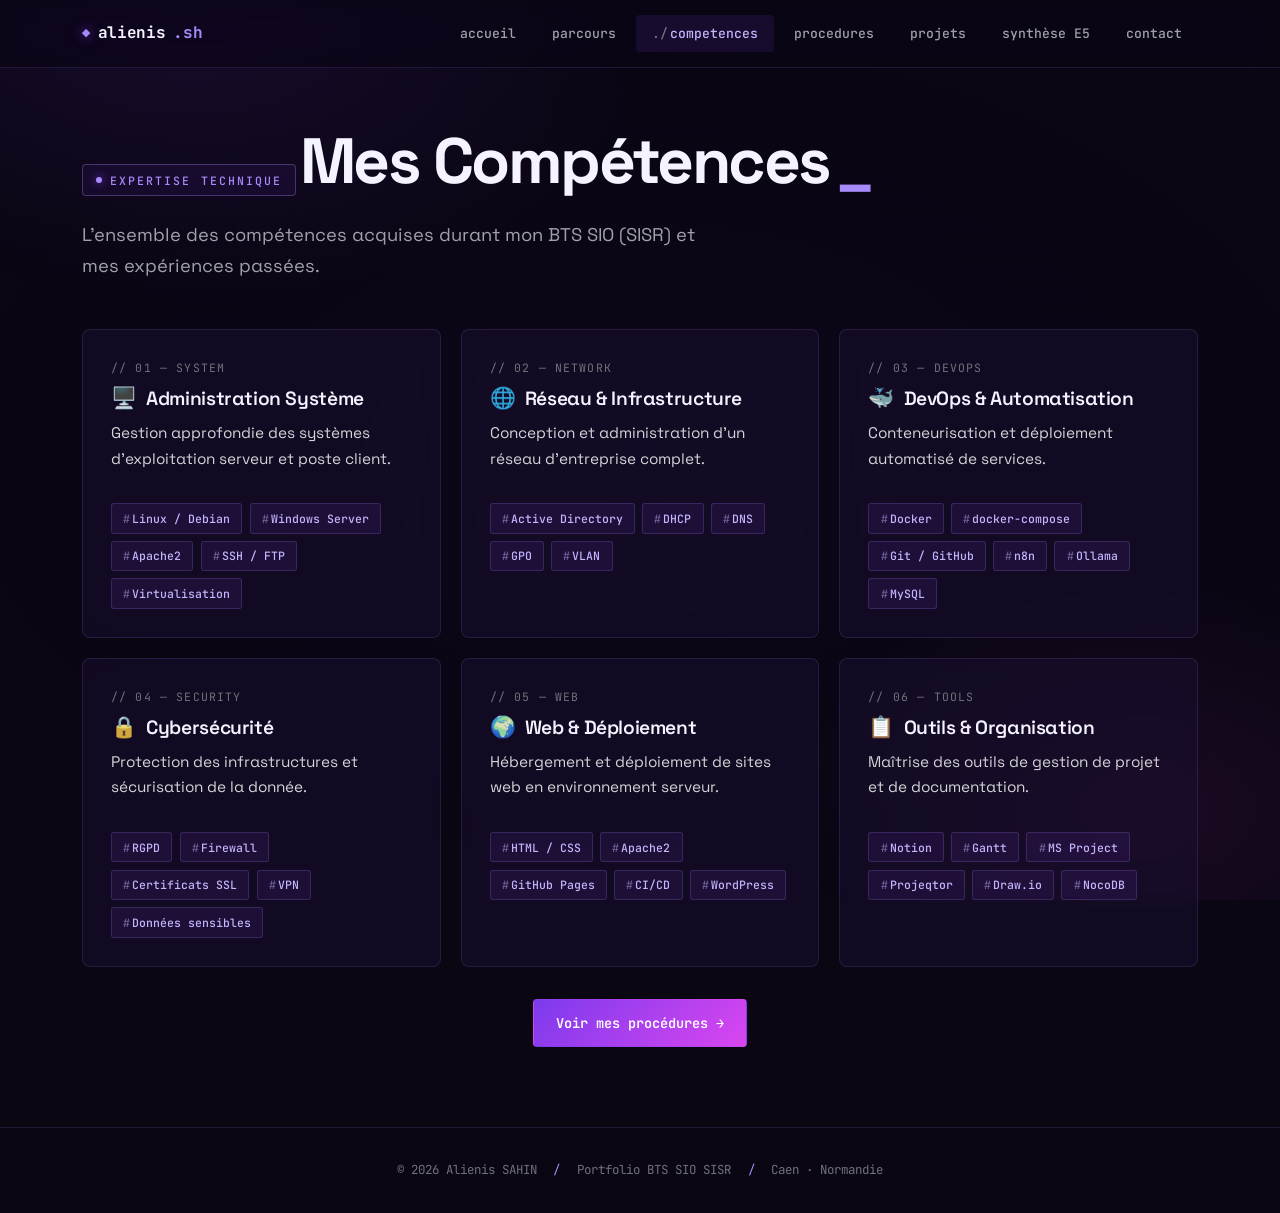
==== competences.html @ 1fe99c4f "Déploiement initial du portfolio" ====
<!DOCTYPE html>
<html lang="fr">
<head>
    <meta charset="UTF-8">
    <meta name="viewport" content="width=device-width, initial-scale=1.0">
    <title>Compétences | Alienis SAHIN</title>
    <meta name="description" content="Compétences techniques d'Alienis SAHIN — Admin sys, DevOps, cybersécurité.">
    <link rel="stylesheet" href="style.css">
</head>
<body>
    <nav>
        <div class="nav-container">
            <a href="index.html" class="logo">alienis<span class="suffix">.sh</span></a>
            <button class="hamburger" id="hamburger-btn" aria-label="Menu"><span></span><span></span><span></span></button>
            <ul class="nav-links" id="nav-links">
                <li><a href="index.html">accueil</a></li>
                <li><a href="parcours.html">parcours</a></li>
                <li><a href="competences.html" class="active">competences</a></li>
                <li><a href="procedures.html">procedures</a></li>
                <li><a href="projets.html">projets</a></li>
                <li><a href="synthese-e5.html">synthèse E5</a></li>
                <li><a href="contact.html">contact</a></li>
            </ul>
        </div>
    </nav>
    <div class="nav-overlay" id="nav-overlay"></div>

    <main>
        <div class="container">
            <section class="section-header animate-in">
                <span class="label">Expertise technique</span>
                <h1>Mes Compétences</h1>
                <p class="subtitle">L'ensemble des compétences acquises durant mon BTS SIO (SISR) et mes expériences passées.</p>
            </section>

            <div class="competence-grid">
                <div class="card competence-card animate-in delay-1">
                    <div class="card-num">// 01 — SYSTEM</div>
                    <h3><span class="icon">🖥️</span> Administration Système</h3>
                    <p>Gestion approfondie des systèmes d'exploitation serveur et poste client.</p>
                    <div class="tags">
                        <span class="tag">Linux / Debian</span>
                        <span class="tag">Windows Server</span>
                        <span class="tag">Apache2</span>
                        <span class="tag">SSH / FTP</span>
                        <span class="tag">Virtualisation</span>
                    </div>
                </div>

                <div class="card competence-card animate-in delay-2">
                    <div class="card-num">// 02 — NETWORK</div>
                    <h3><span class="icon">🌐</span> Réseau &amp; Infrastructure</h3>
                    <p>Conception et administration d'un réseau d'entreprise complet.</p>
                    <div class="tags">
                        <span class="tag">Active Directory</span>
                        <span class="tag">DHCP</span>
                        <span class="tag">DNS</span>
                        <span class="tag">GPO</span>
                        <span class="tag">VLAN</span>
                    </div>
                </div>

                <div class="card competence-card animate-in delay-3">
                    <div class="card-num">// 03 — DEVOPS</div>
                    <h3><span class="icon">🐳</span> DevOps &amp; Automatisation</h3>
                    <p>Conteneurisation et déploiement automatisé de services.</p>
                    <div class="tags">
                        <span class="tag">Docker</span>
                        <span class="tag">docker-compose</span>
                        <span class="tag">Git / GitHub</span>
                        <span class="tag">n8n</span>
                        <span class="tag">Ollama</span>
                        <span class="tag">MySQL</span>
                    </div>
                </div>

                <div class="card competence-card animate-in delay-4">
                    <div class="card-num">// 04 — SECURITY</div>
                    <h3><span class="icon">🔒</span> Cybersécurité</h3>
                    <p>Protection des infrastructures et sécurisation de la donnée.</p>
                    <div class="tags">
                        <span class="tag">RGPD</span>
                        <span class="tag">Firewall</span>
                        <span class="tag">Certificats SSL</span>
                        <span class="tag">VPN</span>
                        <span class="tag">Données sensibles</span>
                    </div>
                </div>

                <div class="card competence-card animate-in delay-5">
                    <div class="card-num">// 05 — WEB</div>
                    <h3><span class="icon">🌍</span> Web &amp; Déploiement</h3>
                    <p>Hébergement et déploiement de sites web en environnement serveur.</p>
                    <div class="tags">
                        <span class="tag">HTML / CSS</span>
                        <span class="tag">Apache2</span>
                        <span class="tag">GitHub Pages</span>
                        <span class="tag">CI/CD</span>
                        <span class="tag">WordPress</span>
                    </div>
                </div>

                <div class="card competence-card animate-in delay-6">
                    <div class="card-num">// 06 — TOOLS</div>
                    <h3><span class="icon">📋</span> Outils &amp; Organisation</h3>
                    <p>Maîtrise des outils de gestion de projet et de documentation.</p>
                    <div class="tags">
                        <span class="tag">Notion</span>
                        <span class="tag">Gantt</span>
                        <span class="tag">MS Project</span>
                        <span class="tag">Projeqtor</span>
                        <span class="tag">Draw.io</span>
                        <span class="tag">NocoDB</span>
                    </div>
                </div>
            </div>

            <div class="text-center mt-4">
                <a href="procedures.html" class="btn btn-primary">
                    Voir mes procédures <span class="arrow">→</span>
                </a>
            </div>
        </div>
    </main>

    <footer>
        <span>© 2026 Alienis SAHIN</span>
        <span class="sep">/</span>
        <span>Portfolio BTS SIO SISR</span>
        <span class="sep">/</span>
        <span>Caen · Normandie</span>
    </footer>

    <script src="app.js"></script>
</body>
</html>
---- style.css ----
/* ============================================================
   PORTFOLIO v3 — Alienis SAHIN
   Aesthetic : Terminal premium · Deep violet · Brutalist grid
   ============================================================ */

/* ---- Fonts ---- */
@import url('https://fonts.googleapis.com/css2?family=JetBrains+Mono:wght@400;500;600;700;800&family=Space+Grotesk:wght@300;400;500;600;700&display=swap');

/* ---- Reset ---- */
*, *::before, *::after {
    margin: 0;
    padding: 0;
    box-sizing: border-box;
}

/* ---- Design tokens ---- */
:root {
    /* Palette — deep violet terminal */
    --bg-0: #0a0612;
    --bg-1: #120a22;
    --bg-2: #1a0f30;
    --bg-card: rgba(26, 15, 48, 0.55);
    --bg-card-hover: rgba(38, 22, 70, 0.75);
    --bg-code: #05030d;

    --violet-deep: #4c1d95;
    --violet: #7c3aed;
    --violet-light: #a78bfa;
    --violet-glow: #c4b5fd;
    --magenta: #d946ef;
    --cyan: #22d3ee;
    --green: #4ade80;

    --text-0: #f5f3ff;
    --text-1: #d4d4d8;
    --text-2: #a1a1aa;
    --text-3: #71717a;

    --border: rgba(167, 139, 250, 0.14);
    --border-strong: rgba(167, 139, 250, 0.32);

    /* Typography */
    --font-mono: 'JetBrains Mono', 'Fira Code', ui-monospace, monospace;
    --font-sans: 'Space Grotesk', system-ui, -apple-system, sans-serif;

    /* Layout */
    --max-w: 1180px;
    --nav-h: 68px;
    --radius: 4px;
    --radius-lg: 8px;

    /* Transitions */
    --t-fast: 0.18s cubic-bezier(0.4, 0, 0.2, 1);
    --t-med: 0.35s cubic-bezier(0.4, 0, 0.2, 1);
}

html {
    scroll-behavior: smooth;
}

body {
    font-family: var(--font-sans);
    background: var(--bg-0);
    color: var(--text-1);
    line-height: 1.65;
    min-height: 100vh;
    display: flex;
    flex-direction: column;
    overflow-x: hidden;
    -webkit-font-smoothing: antialiased;
    font-feature-settings: "ss01", "cv11";
}

/* ---- Global ambient background ---- */
body::before {
    content: '';
    position: fixed;
    inset: 0;
    background:
        radial-gradient(ellipse 800px 500px at 15% 0%, rgba(124, 58, 237, 0.12), transparent 60%),
        radial-gradient(ellipse 600px 400px at 90% 90%, rgba(217, 70, 239, 0.08), transparent 60%),
        radial-gradient(ellipse 1000px 600px at 50% 50%, rgba(76, 29, 149, 0.05), transparent 70%);
    pointer-events: none;
    z-index: 0;
}

/* Subtle scanline grain */
body::after {
    content: '';
    position: fixed;
    inset: 0;
    background-image:
        linear-gradient(rgba(167, 139, 250, 0.012) 50%, transparent 50%);
    background-size: 100% 3px;
    pointer-events: none;
    z-index: 1;
    mix-blend-mode: overlay;
}

/* ---- Typography ---- */
h1, h2, h3, h4, h5 {
    font-family: var(--font-sans);
    font-weight: 600;
    color: var(--text-0);
    letter-spacing: -0.02em;
    line-height: 1.15;
}

h1 {
    font-size: clamp(2.2rem, 5.5vw, 4rem);
    font-weight: 700;
    letter-spacing: -0.04em;
    margin-bottom: 1.25rem;
}

h2 {
    font-size: clamp(1.5rem, 3vw, 2.1rem);
    margin-bottom: 1rem;
    font-weight: 600;
}

h3 {
    font-size: 1.2rem;
    margin-bottom: 0.6rem;
    font-weight: 600;
}

h4 {
    font-size: 1rem;
    font-weight: 600;
    color: var(--violet-glow);
}

p {
    color: var(--text-1);
    margin-bottom: 1rem;
    font-size: 0.96rem;
}

a { color: inherit; text-decoration: none; }

/* Mono accents */
.mono { font-family: var(--font-mono); }

.prompt::before {
    content: '> ';
    color: var(--violet-light);
    font-family: var(--font-mono);
    font-weight: 700;
}

.accent {
    color: var(--violet-glow);
    background: linear-gradient(135deg, var(--violet-light), var(--magenta));
    -webkit-background-clip: text;
    -webkit-text-fill-color: transparent;
    background-clip: text;
}

.label {
    display: inline-flex;
    align-items: center;
    gap: 0.5rem;
    font-family: var(--font-mono);
    font-size: 0.72rem;
    font-weight: 500;
    text-transform: uppercase;
    letter-spacing: 0.18em;
    color: var(--violet-light);
    padding: 0.35rem 0.8rem;
    border: 1px solid var(--border-strong);
    border-radius: var(--radius);
    background: rgba(124, 58, 237, 0.08);
    margin-bottom: 1.25rem;
}

.label::before {
    content: '';
    width: 6px;
    height: 6px;
    border-radius: 50%;
    background: var(--violet-light);
    box-shadow: 0 0 8px var(--violet);
}

.subtitle {
    font-size: clamp(1.02rem, 1.7vw, 1.15rem);
    color: var(--text-2);
    max-width: 640px;
    line-height: 1.7;
    margin-bottom: 2rem;
}

/* ---- Navigation ---- */
nav {
    position: sticky;
    top: 0;
    z-index: 100;
    background: rgba(10, 6, 18, 0.72);
    backdrop-filter: blur(18px) saturate(180%);
    -webkit-backdrop-filter: blur(18px) saturate(180%);
    border-bottom: 1px solid var(--border);
    height: var(--nav-h);
}

.nav-container {
    max-width: var(--max-w);
    height: 100%;
    margin: 0 auto;
    padding: 0 2rem;
    display: flex;
    align-items: center;
    justify-content: space-between;
}

.logo {
    font-family: var(--font-mono);
    font-weight: 700;
    font-size: 1rem;
    letter-spacing: -0.02em;
    color: var(--text-0);
    display: inline-flex;
    align-items: center;
    gap: 0.5rem;
}

.logo::before {
    content: '◆';
    color: var(--violet-light);
    font-size: 0.85rem;
    text-shadow: 0 0 12px var(--violet);
}

.logo .suffix {
    color: var(--violet-light);
}

.nav-links {
    list-style: none;
    display: flex;
    gap: 0.25rem;
}

.nav-links a {
    display: inline-block;
    padding: 0.5rem 1rem;
    color: var(--text-2);
    font-family: var(--font-mono);
    font-size: 0.82rem;
    font-weight: 500;
    border-radius: var(--radius);
    transition: color var(--t-fast), background var(--t-fast);
    position: relative;
}

.nav-links a:hover {
    color: var(--text-0);
    background: rgba(167, 139, 250, 0.06);
}

.nav-links a.active {
    color: var(--violet-glow);
    background: rgba(124, 58, 237, 0.12);
}

.nav-links a.active::before {
    content: './';
    color: var(--text-3);
    margin-right: 2px;
}

/* Hamburger */
.hamburger {
    display: none;
    flex-direction: column;
    gap: 5px;
    cursor: pointer;
    background: none;
    border: none;
    padding: 6px;
    z-index: 101;
}

.hamburger span {
    display: block;
    width: 22px;
    height: 2px;
    background: var(--text-0);
    transition: var(--t-fast);
}

/* ---- Layout ---- */
main {
    flex: 1;
    position: relative;
    z-index: 2;
}

.container {
    max-width: var(--max-w);
    margin: 0 auto;
    padding: 3.5rem 2rem 5rem;
    width: 100%;
}

.section-header {
    margin-bottom: 3rem;
    position: relative;
}

.section-header h1 {
    position: relative;
    display: inline-block;
}

.section-header h1::after {
    content: '_';
    color: var(--violet-light);
    font-family: var(--font-mono);
    animation: blink 1.2s step-end infinite;
    margin-left: 6px;
}

@keyframes blink {
    0%, 50% { opacity: 1; }
    51%, 100% { opacity: 0; }
}

/* ---- Cards ---- */
.card {
    position: relative;
    background: var(--bg-card);
    border: 1px solid var(--border);
    border-radius: var(--radius-lg);
    padding: 1.75rem;
    backdrop-filter: blur(8px);
    -webkit-backdrop-filter: blur(8px);
    transition: transform var(--t-med), border-color var(--t-med), background var(--t-med), box-shadow var(--t-med);
    overflow: hidden;
}

.card::before {
    content: '';
    position: absolute;
    top: 0;
    left: 0;
    width: 100%;
    height: 1px;
    background: linear-gradient(90deg, transparent, var(--violet-light), transparent);
    opacity: 0;
    transition: opacity var(--t-med);
}

.card:hover {
    transform: translateY(-3px);
    border-color: var(--border-strong);
    background: var(--bg-card-hover);
    box-shadow: 0 20px 50px -20px rgba(124, 58, 237, 0.35);
}

.card:hover::before {
    opacity: 1;
}

/* ---- Hero (index) ---- */
.hero {
    padding: 4.5rem 0 3rem;
    position: relative;
}

.hero-grid {
    display: grid;
    grid-template-columns: 1.1fr 0.9fr;
    gap: 3rem;
    align-items: start;
}

.hero-badge {
    display: inline-flex;
    align-items: center;
    gap: 0.6rem;
    font-family: var(--font-mono);
    font-size: 0.78rem;
    color: var(--green);
    background: rgba(74, 222, 128, 0.08);
    border: 1px solid rgba(74, 222, 128, 0.2);
    padding: 0.4rem 1rem;
    border-radius: 9999px;
    margin-bottom: 1.5rem;
    animation: fadeUp 0.6s ease-out both;
}

.hero-badge .dot {
    width: 7px;
    height: 7px;
    border-radius: 50%;
    background: var(--green);
    box-shadow: 0 0 10px var(--green);
    animation: pulse 1.8s infinite;
}

@keyframes pulse {
    0%, 100% { opacity: 1; transform: scale(1); }
    50% { opacity: 0.5; transform: scale(0.85); }
}

.hero h1 {
    animation: fadeUp 0.6s 0.1s ease-out both;
}

.hero .subtitle {
    animation: fadeUp 0.6s 0.2s ease-out both;
}

/* Hero terminal card */
.terminal-card {
    background: var(--bg-code);
    border: 1px solid var(--border-strong);
    border-radius: var(--radius-lg);
    overflow: hidden;
    animation: fadeUp 0.6s 0.4s ease-out both;
    box-shadow: 0 30px 60px -20px rgba(0, 0, 0, 0.5);
}

.terminal-header {
    display: flex;
    align-items: center;
    gap: 0.4rem;
    padding: 0.75rem 1rem;
    background: rgba(255, 255, 255, 0.03);
    border-bottom: 1px solid var(--border);
}

.terminal-header .dot-red,
.terminal-header .dot-yellow,
.terminal-header .dot-green {
    width: 11px;
    height: 11px;
    border-radius: 50%;
}
.terminal-header .dot-red { background: #ff5f56; }
.terminal-header .dot-yellow { background: #ffbd2e; }
.terminal-header .dot-green { background: #27c93f; }
.terminal-header .path {
    margin-left: 0.75rem;
    font-family: var(--font-mono);
    font-size: 0.75rem;
    color: var(--text-3);
}

.terminal-body {
    padding: 1.5rem;
    font-family: var(--font-mono);
    font-size: 0.85rem;
    line-height: 1.8;
    color: var(--text-1);
}

.terminal-body .cmd { color: var(--violet-light); }
.terminal-body .cmd::before { content: '$ '; color: var(--green); }
.terminal-body .out { color: var(--text-2); padding-left: 0; }
.terminal-body .key { color: var(--magenta); }
.terminal-body .val { color: var(--cyan); }
.terminal-body .comment { color: var(--text-3); font-style: italic; }

/* Hero action row */
.hero-actions {
    display: flex;
    gap: 0.75rem;
    margin-top: 2rem;
    flex-wrap: wrap;
    animation: fadeUp 0.6s 0.3s ease-out both;
}

/* ---- Buttons ---- */
.btn {
    display: inline-flex;
    align-items: center;
    gap: 0.5rem;
    font-family: var(--font-mono);
    font-size: 0.85rem;
    font-weight: 600;
    padding: 0.75rem 1.4rem;
    border-radius: var(--radius);
    border: 1px solid transparent;
    cursor: pointer;
    transition: transform var(--t-fast), box-shadow var(--t-fast), background var(--t-fast), border-color var(--t-fast);
    text-decoration: none;
    white-space: nowrap;
}

.btn-primary {
    background: linear-gradient(135deg, var(--violet), var(--magenta));
    color: white;
    border-color: transparent;
}

.btn-primary:hover {
    transform: translateY(-2px);
    box-shadow: 0 10px 30px -8px rgba(124, 58, 237, 0.6);
}

.btn-ghost {
    background: transparent;
    border-color: var(--border-strong);
    color: var(--text-0);
}

.btn-ghost:hover {
    background: rgba(167, 139, 250, 0.08);
    border-color: var(--violet-light);
    transform: translateY(-2px);
}

.btn .arrow {
    transition: transform var(--t-fast);
}

.btn:hover .arrow {
    transform: translateX(3px);
}

/* ---- Animations ---- */
@keyframes fadeUp {
    from { opacity: 0; transform: translateY(20px); }
    to { opacity: 1; transform: translateY(0); }
}

.animate-in { animation: fadeUp 0.55s ease-out both; }
.delay-1 { animation-delay: 0.08s; }
.delay-2 { animation-delay: 0.16s; }
.delay-3 { animation-delay: 0.24s; }
.delay-4 { animation-delay: 0.32s; }
.delay-5 { animation-delay: 0.40s; }
.delay-6 { animation-delay: 0.48s; }

/* ---- Skill tags ---- */
.tags {
    display: flex;
    flex-wrap: wrap;
    gap: 0.45rem;
    margin-top: 1rem;
}

.tag {
    font-family: var(--font-mono);
    font-size: 0.72rem;
    font-weight: 500;
    color: var(--violet-glow);
    background: rgba(124, 58, 237, 0.1);
    border: 1px solid rgba(167, 139, 250, 0.2);
    padding: 0.3rem 0.7rem;
    border-radius: 3px;
    transition: background var(--t-fast), border-color var(--t-fast);
}

.tag::before {
    content: '#';
    opacity: 0.5;
    margin-right: 2px;
}

.tag:hover {
    background: rgba(124, 58, 237, 0.22);
    border-color: var(--violet-light);
}

/* ---- Timeline (parcours) ---- */
.timeline {
    position: relative;
    padding-left: 2.25rem;
    margin-top: 1.5rem;
}

.timeline::before {
    content: '';
    position: absolute;
    left: 0;
    top: 8px;
    bottom: 0;
    width: 1px;
    background: linear-gradient(to bottom, var(--violet-light), var(--violet), transparent);
}

.timeline-item {
    position: relative;
    margin-bottom: 2rem;
}

.timeline-item::before {
    content: '';
    position: absolute;
    left: -2.25rem;
    top: 14px;
    width: 11px;
    height: 11px;
    border-radius: 50%;
    background: var(--violet);
    border: 2px solid var(--bg-0);
    box-shadow: 0 0 0 1px var(--violet-light), 0 0 14px var(--violet);
    transform: translateX(-4px);
}

.timeline-date {
    font-family: var(--font-mono);
    font-size: 0.78rem;
    color: var(--violet-light);
    text-transform: uppercase;
    letter-spacing: 0.12em;
    margin-bottom: 0.5rem;
    display: block;
}

.timeline-item h2 {
    margin-bottom: 0.25rem;
}

.timeline-item .role {
    color: var(--violet-glow);
    font-weight: 500;
    font-family: var(--font-mono);
    font-size: 0.88rem;
    margin-bottom: 0.85rem;
    display: block;
}

/* ---- Competence grid ---- */
.competence-grid {
    display: grid;
    grid-template-columns: repeat(auto-fit, minmax(280px, 1fr));
    gap: 1.25rem;
}

.competence-card {
    display: flex;
    flex-direction: column;
}

.competence-card .card-num {
    font-family: var(--font-mono);
    font-size: 0.72rem;
    color: var(--text-3);
    margin-bottom: 0.6rem;
    letter-spacing: 0.1em;
}

.competence-card h3 {
    display: flex;
    align-items: center;
    gap: 0.6rem;
}

.competence-card .icon {
    font-size: 1.3rem;
    filter: grayscale(0.3);
}

/* ---- Procedure theme sections ---- */
.theme-section {
    margin-bottom: 3.5rem;
}

.theme-header {
    display: flex;
    align-items: baseline;
    gap: 1rem;
    margin-bottom: 1.5rem;
    padding-bottom: 0.75rem;
    border-bottom: 1px dashed var(--border);
}

.theme-header h2 {
    margin-bottom: 0;
    display: inline-flex;
    align-items: center;
    gap: 0.65rem;
}

.theme-header h2::before {
    content: attr(data-num);
    font-family: var(--font-mono);
    font-size: 0.9rem;
    color: var(--violet-light);
    font-weight: 500;
}

.theme-header .count {
    font-family: var(--font-mono);
    font-size: 0.8rem;
    color: var(--text-3);
    margin-left: auto;
}

.procedure-list {
    display: grid;
    grid-template-columns: repeat(auto-fit, minmax(280px, 1fr));
    gap: 1rem;
}

.procedure-item {
    padding: 1.2rem 1.3rem;
    background: var(--bg-card);
    border: 1px solid var(--border);
    border-radius: var(--radius-lg);
    transition: all var(--t-med);
    display: flex;
    flex-direction: column;
    gap: 0.4rem;
}

.procedure-item:hover {
    border-color: var(--violet-light);
    background: var(--bg-card-hover);
    transform: translateY(-2px);
}

.procedure-item .proc-type {
    font-family: var(--font-mono);
    font-size: 0.7rem;
    color: var(--violet-light);
    text-transform: uppercase;
    letter-spacing: 0.1em;
}

.procedure-item h4 {
    color: var(--text-0);
    font-size: 0.98rem;
    line-height: 1.35;
    margin-bottom: 0.15rem;
}

.procedure-item p {
    font-size: 0.85rem;
    color: var(--text-2);
    margin-bottom: 0;
}

/* ---- Project list (vertical) ---- */
.project-list {
    display: flex;
    flex-direction: column;
    gap: 1.5rem;
}

.project-card {
    display: flex;
    flex-direction: column;
    padding: 2rem;
}

.project-card .project-head {
    display: flex;
    align-items: start;
    justify-content: space-between;
    gap: 1rem;
    margin-bottom: 1rem;
    flex-wrap: wrap;
}

.project-card .project-index {
    font-family: var(--font-mono);
    font-size: 0.82rem;
    color: var(--text-3);
    letter-spacing: 0.08em;
}

.project-card h3 {
    font-size: 1.5rem;
    margin-bottom: 0.5rem;
}

.project-card .project-desc {
    color: var(--text-1);
    margin-bottom: 1.2rem;
    max-width: 68ch;
}

.project-cta {
    display: inline-flex;
    align-items: center;
    gap: 0.4rem;
    margin-top: 1rem;
    font-family: var(--font-mono);
    font-size: 0.85rem;
    color: var(--violet-light);
    font-weight: 500;
    transition: color var(--t-fast), gap var(--t-fast);
}

.project-cta:hover {
    color: var(--magenta);
    gap: 0.7rem;
}

/* ---- Project detail page (procedure) ---- */
.procedure-layout {
    display: grid;
    grid-template-columns: 240px 1fr;
    gap: 3rem;
    align-items: start;
}

.toc {
    position: sticky;
    top: calc(var(--nav-h) + 2rem);
    padding: 1.25rem;
    background: var(--bg-card);
    border: 1px solid var(--border);
    border-radius: var(--radius-lg);
}

.toc-title {
    font-family: var(--font-mono);
    font-size: 0.7rem;
    text-transform: uppercase;
    letter-spacing: 0.15em;
    color: var(--text-3);
    margin-bottom: 0.85rem;
    padding-bottom: 0.6rem;
    border-bottom: 1px solid var(--border);
}

.toc ol {
    list-style: none;
    counter-reset: toc;
    display: flex;
    flex-direction: column;
    gap: 0.2rem;
}

.toc li {
    counter-increment: toc;
}

.toc a {
    display: block;
    padding: 0.4rem 0;
    font-size: 0.85rem;
    color: var(--text-2);
    font-family: var(--font-mono);
    transition: color var(--t-fast), padding-left var(--t-fast);
    line-height: 1.4;
}

.toc a::before {
    content: counter(toc, decimal-leading-zero) ' ';
    color: var(--text-3);
    margin-right: 0.4rem;
}

.toc a:hover {
    color: var(--violet-light);
    padding-left: 4px;
}

.procedure-content section {
    margin-bottom: 2.75rem;
    scroll-margin-top: calc(var(--nav-h) + 1rem);
}

.procedure-content section h2 {
    font-family: var(--font-mono);
    font-size: 1.4rem;
    font-weight: 700;
    margin-bottom: 1rem;
    display: flex;
    align-items: baseline;
    gap: 0.6rem;
    padding-bottom: 0.6rem;
    border-bottom: 1px solid var(--border);
}

.procedure-content section h2::before {
    content: attr(data-step);
    font-size: 0.85rem;
    color: var(--violet-light);
    padding: 0.15rem 0.5rem;
    background: rgba(124, 58, 237, 0.12);
    border: 1px solid var(--border-strong);
    border-radius: 3px;
    font-weight: 500;
}

.procedure-content h3 {
    font-family: var(--font-sans);
    font-size: 1.1rem;
    color: var(--violet-glow);
    margin-top: 1.5rem;
    margin-bottom: 0.6rem;
}

.procedure-content ul, .procedure-content ol {
    margin-left: 1.5rem;
    margin-bottom: 1rem;
}

.procedure-content li {
    margin-bottom: 0.35rem;
    color: var(--text-1);
}

.procedure-content strong {
    color: var(--text-0);
    font-weight: 600;
}

/* Code blocks */
pre, .code-block {
    font-family: var(--font-mono);
    font-size: 0.82rem;
    background: var(--bg-code);
    border: 1px solid var(--border);
    border-left: 3px solid var(--violet);
    border-radius: var(--radius);
    padding: 1rem 1.2rem;
    overflow-x: auto;
    margin: 0.85rem 0 1.3rem;
    line-height: 1.7;
    color: var(--text-0);
    position: relative;
}

pre::before, .code-block::before {
    content: attr(data-lang);
    position: absolute;
    top: 0.5rem;
    right: 0.85rem;
    font-family: var(--font-mono);
    font-size: 0.68rem;
    color: var(--text-3);
    text-transform: uppercase;
    letter-spacing: 0.12em;
}

code {
    font-family: var(--font-mono);
    font-size: 0.85em;
    color: var(--violet-glow);
    background: rgba(124, 58, 237, 0.12);
    padding: 0.12rem 0.4rem;
    border-radius: 3px;
    border: 1px solid rgba(167, 139, 250, 0.15);
}

pre code {
    background: none;
    border: none;
    padding: 0;
    color: inherit;
    font-size: inherit;
}

/* Info callouts */
.callout {
    display: flex;
    gap: 0.9rem;
    padding: 1rem 1.2rem;
    border-radius: var(--radius-lg);
    margin: 1rem 0 1.4rem;
    background: rgba(124, 58, 237, 0.06);
    border: 1px solid rgba(124, 58, 237, 0.22);
    border-left: 3px solid var(--violet-light);
}

.callout .icon {
    font-size: 1.1rem;
    flex-shrink: 0;
}

.callout p {
    margin: 0;
    font-size: 0.9rem;
    color: var(--text-1);
}

.callout-warn {
    background: rgba(251, 146, 60, 0.06);
    border-color: rgba(251, 146, 60, 0.25);
    border-left-color: #fb923c;
}

.callout-tip {
    background: rgba(34, 211, 238, 0.05);
    border-color: rgba(34, 211, 238, 0.22);
    border-left-color: var(--cyan);
}

/* Tables */
.procedure-content table {
    width: 100%;
    margin: 1rem 0 1.5rem;
    border-collapse: collapse;
    font-size: 0.88rem;
}

.procedure-content th,
.procedure-content td {
    padding: 0.7rem 1rem;
    text-align: left;
    border-bottom: 1px solid var(--border);
}

.procedure-content th {
    font-family: var(--font-mono);
    font-size: 0.75rem;
    text-transform: uppercase;
    letter-spacing: 0.1em;
    color: var(--violet-light);
    background: rgba(124, 58, 237, 0.06);
    font-weight: 600;
}

.procedure-content td {
    color: var(--text-1);
}

.procedure-content table tr:hover td {
    background: rgba(124, 58, 237, 0.04);
}

.procedure-content td code {
    white-space: nowrap;
}

/* Back to projects */
.back-link {
    display: inline-flex;
    align-items: center;
    gap: 0.4rem;
    font-family: var(--font-mono);
    font-size: 0.85rem;
    color: var(--text-2);
    margin-bottom: 2rem;
    transition: color var(--t-fast);
}

.back-link:hover {
    color: var(--violet-light);
}

/* Meta row for procedure */
.procedure-meta {
    display: flex;
    flex-wrap: wrap;
    gap: 1.5rem;
    padding: 1rem 1.25rem;
    background: var(--bg-card);
    border: 1px solid var(--border);
    border-radius: var(--radius-lg);
    margin-bottom: 2.5rem;
    font-family: var(--font-mono);
    font-size: 0.82rem;
}

.procedure-meta .meta-item {
    display: flex;
    flex-direction: column;
    gap: 0.15rem;
}

.procedure-meta .meta-label {
    font-size: 0.7rem;
    color: var(--text-3);
    text-transform: uppercase;
    letter-spacing: 0.1em;
}

.procedure-meta .meta-value {
    color: var(--text-0);
}

/* ---- Contact ---- */
.contact-wrap {
    display: grid;
    grid-template-columns: 1.3fr 0.7fr;
    gap: 2rem;
    max-width: 980px;
}

form {
    display: grid;
    gap: 1rem;
}

.form-row {
    display: grid;
    grid-template-columns: 1fr 1fr;
    gap: 1rem;
}

.form-group {
    display: flex;
    flex-direction: column;
    gap: 0.4rem;
}

.form-group label {
    font-family: var(--font-mono);
    font-size: 0.72rem;
    text-transform: uppercase;
    letter-spacing: 0.12em;
    color: var(--text-2);
}

.form-group label::before {
    content: '// ';
    color: var(--text-3);
}

input, textarea {
    background: var(--bg-code);
    border: 1px solid var(--border);
    border-radius: var(--radius);
    padding: 0.8rem 1rem;
    color: var(--text-0);
    font-family: var(--font-mono);
    font-size: 0.9rem;
    outline: none;
    transition: border-color var(--t-fast), box-shadow var(--t-fast);
}

input:focus, textarea:focus {
    border-color: var(--violet);
    box-shadow: 0 0 0 3px rgba(124, 58, 237, 0.18);
}

input::placeholder, textarea::placeholder {
    color: var(--text-3);
}

textarea {
    resize: vertical;
    min-height: 150px;
}

.contact-info {
    display: flex;
    flex-direction: column;
    gap: 1rem;
}

.contact-info-item {
    display: flex;
    gap: 0.9rem;
    padding: 1rem;
    background: var(--bg-card);
    border: 1px solid var(--border);
    border-radius: var(--radius-lg);
}

.contact-info-item .icon {
    width: 38px;
    height: 38px;
    border-radius: var(--radius);
    background: rgba(124, 58, 237, 0.14);
    border: 1px solid var(--border-strong);
    display: flex;
    align-items: center;
    justify-content: center;
    flex-shrink: 0;
    font-size: 1.05rem;
}

.contact-info-item .info strong {
    display: block;
    font-family: var(--font-mono);
    font-size: 0.72rem;
    text-transform: uppercase;
    letter-spacing: 0.12em;
    color: var(--text-3);
    margin-bottom: 0.15rem;
}

.contact-info-item .info span {
    font-size: 0.92rem;
    color: var(--text-0);
}

#form-success {
    display: none;
    padding: 1rem;
    background: rgba(74, 222, 128, 0.08);
    border: 1px solid rgba(74, 222, 128, 0.3);
    border-left: 3px solid var(--green);
    border-radius: var(--radius);
    color: var(--green);
    font-family: var(--font-mono);
    font-size: 0.88rem;
    margin-top: 1rem;
}

/* ---- Footer ---- */
footer {
    padding: 2rem;
    border-top: 1px solid var(--border);
    text-align: center;
    font-family: var(--font-mono);
    font-size: 0.78rem;
    color: var(--text-3);
    position: relative;
    z-index: 2;
}

footer .sep {
    color: var(--violet-light);
    margin: 0 0.6rem;
}

/* ---- Mobile overlay ---- */
.nav-overlay {
    display: none;
    position: fixed;
    inset: 0;
    background: rgba(0, 0, 0, 0.65);
    z-index: 99;
}
.nav-overlay.open { display: block; }

/* ---- Responsive ---- */
@media (max-width: 960px) {
    .hero-grid {
        grid-template-columns: 1fr;
        gap: 2rem;
    }
    .procedure-layout {
        grid-template-columns: 1fr;
        gap: 2rem;
    }
    .toc {
        position: static;
        order: -1;
    }
    .contact-wrap {
        grid-template-columns: 1fr;
    }
}

@media (max-width: 760px) {
    .hamburger { display: flex; }

    .nav-links {
        position: fixed;
        top: 0;
        right: -100%;
        width: 280px;
        height: 100vh;
        background: var(--bg-1);
        flex-direction: column;
        padding: 5.5rem 1.5rem 2rem;
        gap: 0.15rem;
        transition: right var(--t-med);
        border-left: 1px solid var(--border);
        z-index: 100;
    }
    .nav-links.open { right: 0; }
    .nav-links a {
        padding: 0.8rem 1rem;
        font-size: 0.95rem;
    }

    .container {
        padding: 2.5rem 1.2rem 3.5rem;
    }

    .hero {
        padding: 2.5rem 0 2rem;
    }

    .form-row {
        grid-template-columns: 1fr;
    }

    .project-card {
        padding: 1.5rem;
    }

    .project-card h3 {
        font-size: 1.25rem;
    }
}

/* ---- Utilities ---- */
.text-center { text-align: center; }
.mt-4 { margin-top: 2rem; }
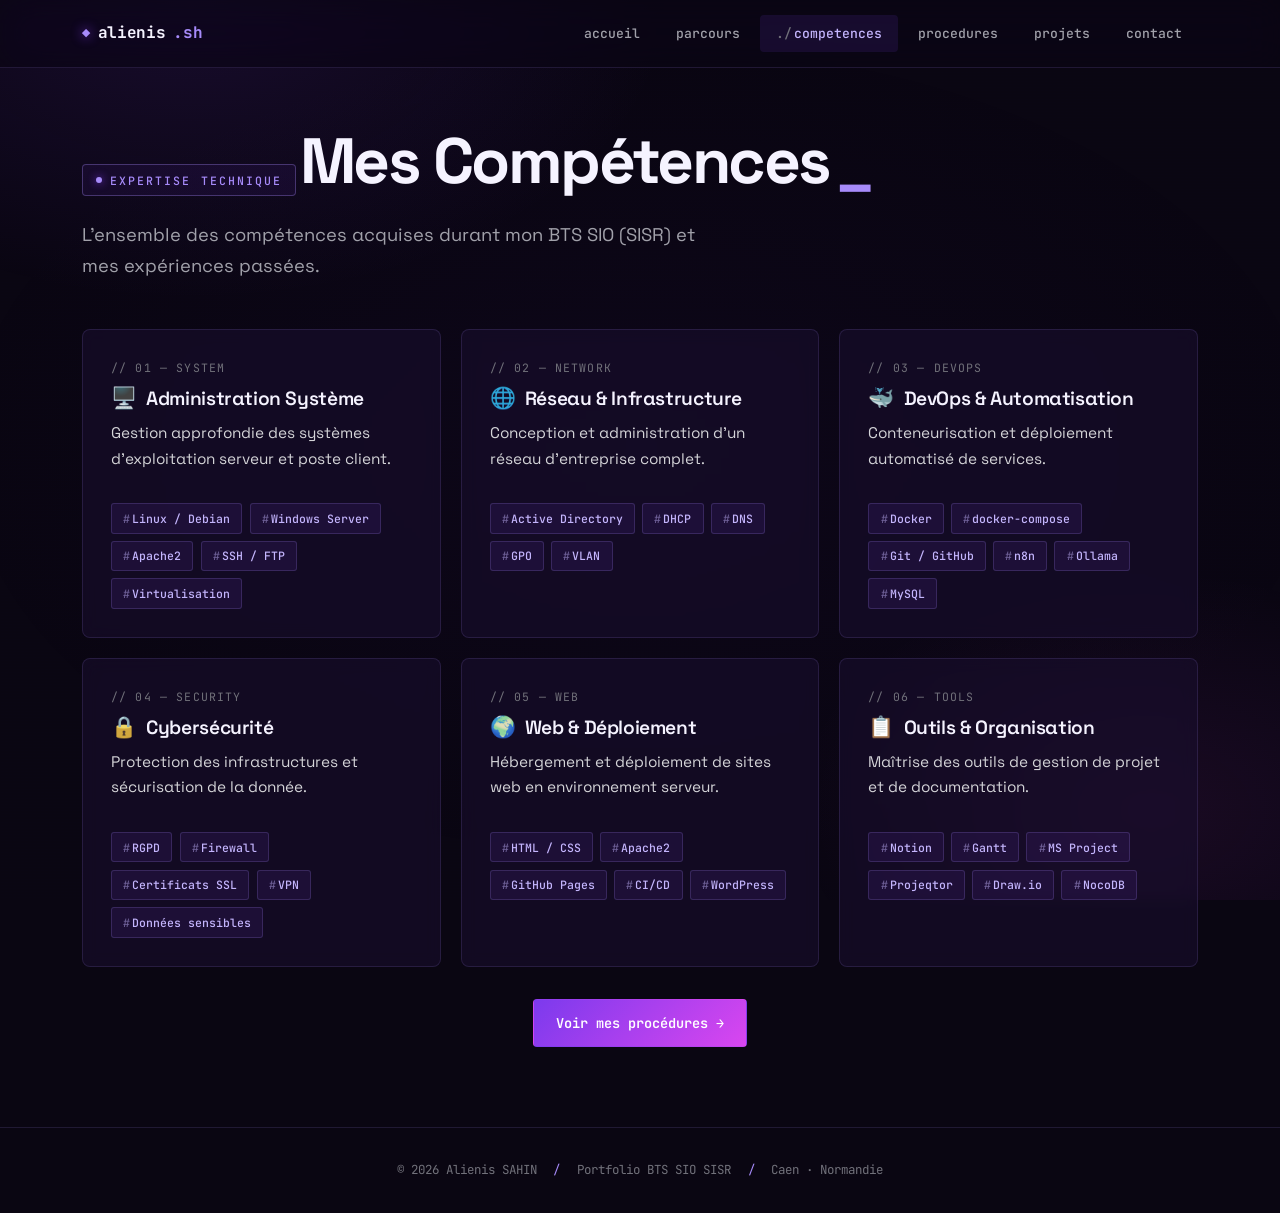
==== commit ab0ffb52: "Déploiement initial du portfolio" ====
--- a/competences.html
+++ b/competences.html
@@ -18,7 +18,6 @@
                 <li><a href="competences.html" class="active">competences</a></li>
                 <li><a href="procedures.html">procedures</a></li>
                 <li><a href="projets.html">projets</a></li>
-                <li><a href="synthese-e5.html">synthèse E5</a></li>
                 <li><a href="contact.html">contact</a></li>
             </ul>
         </div>
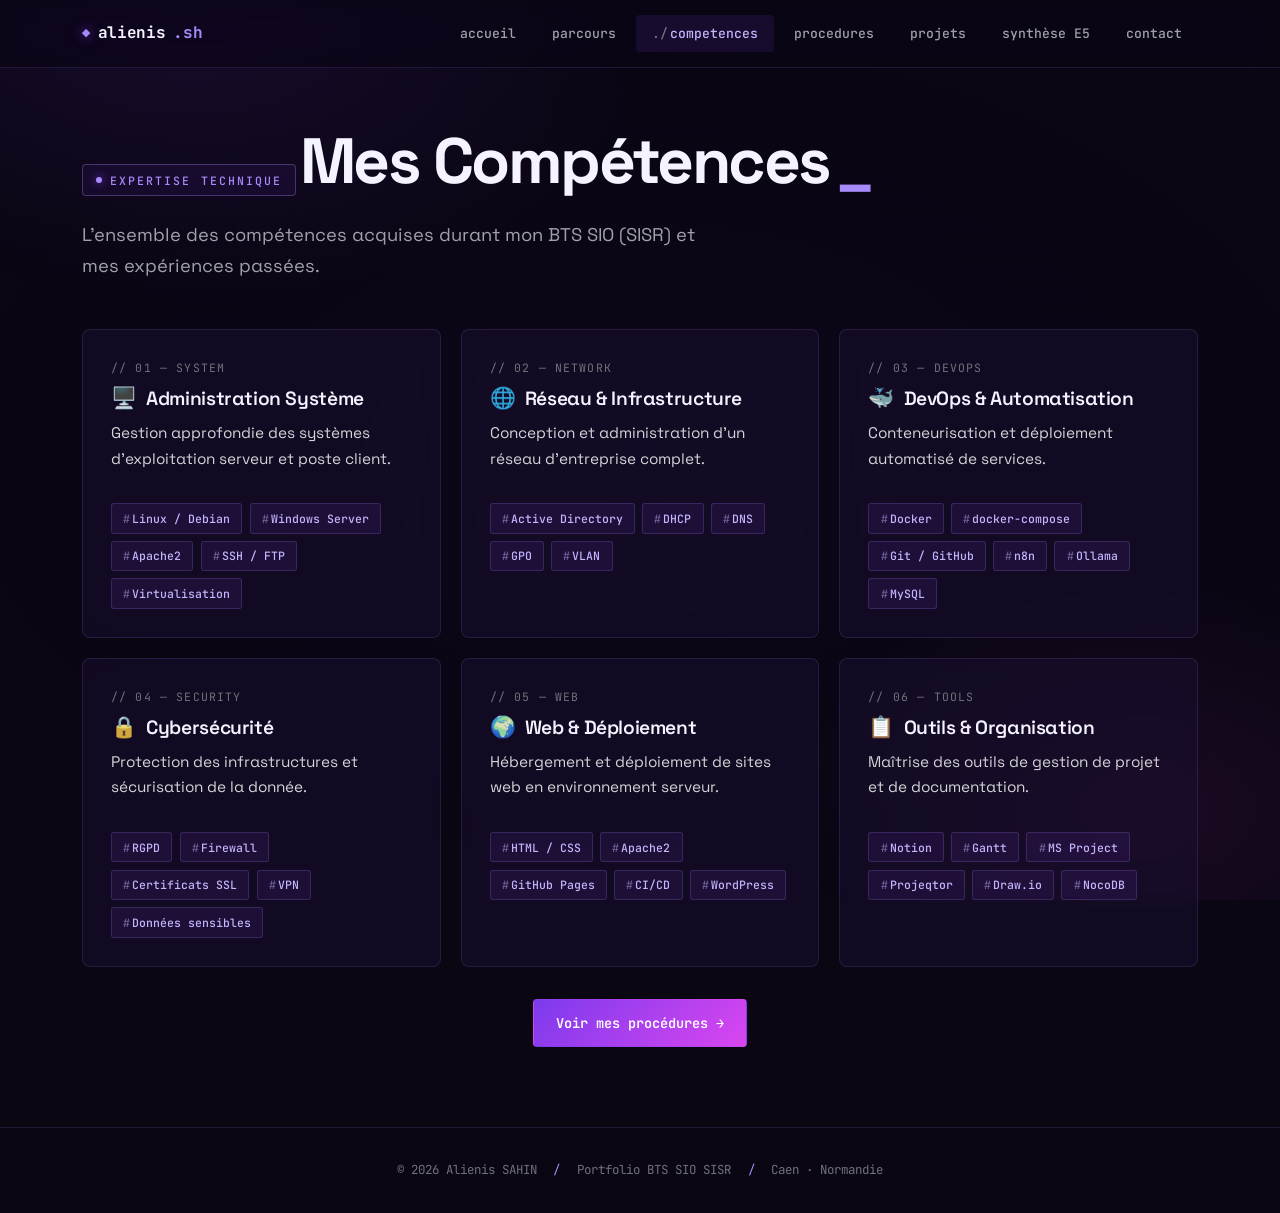
==== commit a345f335: "Un seul tableau E5, sur la page synthèse ajoutée au menu La page synthese-e5.html (tableau + veille)" ====
--- a/competences.html
+++ b/competences.html
@@ -18,6 +18,7 @@
                 <li><a href="competences.html" class="active">competences</a></li>
                 <li><a href="procedures.html">procedures</a></li>
                 <li><a href="projets.html">projets</a></li>
+                <li><a href="synthese-e5.html">synthèse E5</a></li>
                 <li><a href="contact.html">contact</a></li>
             </ul>
         </div>
